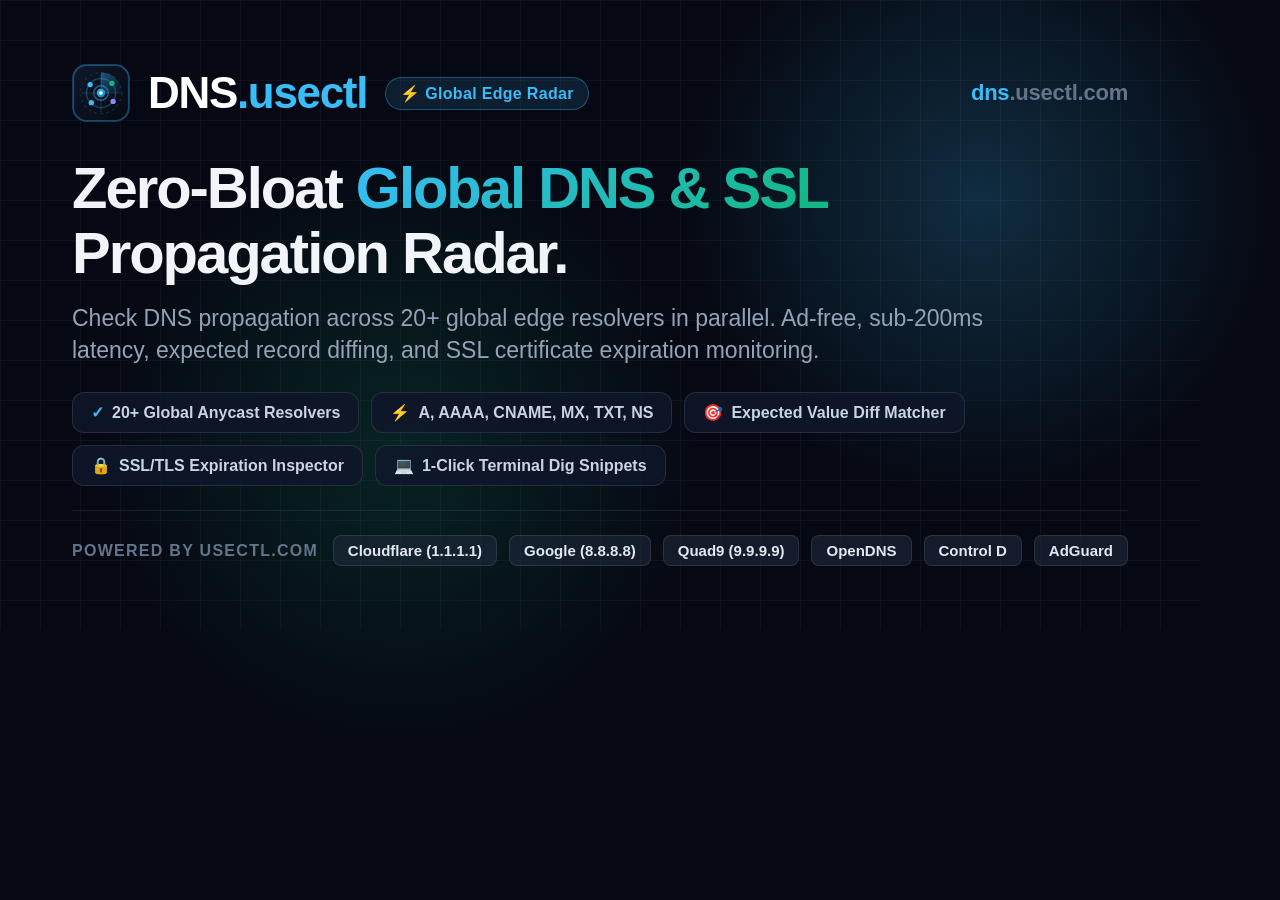
==== scripts/generate_og.html @ 8febd4ed "feat: initial release of dns.usectl.com global DNS & SSL edge radar" ====
<!DOCTYPE html>
<html lang="en">
<head>
  <meta charset="UTF-8">
  <title>DNS.usectl.com OG Card</title>
  <style>
    * { box-sizing: border-box; margin: 0; padding: 0; }
    body {
      width: 1200px;
      height: 630px;
      overflow: hidden;
      background: #060913;
      font-family: -apple-system, BlinkMacSystemFont, "Segoe UI", Roboto, "Helvetica Neue", sans-serif;
      color: #f8fafc;
      display: flex;
      flex-direction: column;
      justify-content: space-between;
      padding: 64px 72px;
      position: relative;
    }

    /* Ambient Glows */
    .glow-cyan {
      position: absolute;
      top: -100px;
      right: -80px;
      width: 600px;
      height: 600px;
      background: radial-gradient(circle, rgba(56, 189, 248, 0.2) 0%, rgba(56, 189, 248, 0) 70%);
      pointer-events: none;
    }
    .glow-emerald {
      position: absolute;
      bottom: -120px;
      left: 100px;
      width: 600px;
      height: 600px;
      background: radial-gradient(circle, rgba(16, 185, 129, 0.15) 0%, rgba(16, 185, 129, 0) 70%);
      pointer-events: none;
    }

    /* Subtle grid */
    .bg-grid {
      position: absolute;
      inset: 0;
      background-image: 
        linear-gradient(to right, rgba(255, 255, 255, 0.03) 1px, transparent 1px),
        linear-gradient(to bottom, rgba(255, 255, 255, 0.03) 1px, transparent 1px);
      background-size: 40px 40px;
      pointer-events: none;
    }

    /* Header */
    .header {
      display: flex;
      align-items: center;
      justify-content: space-between;
      z-index: 10;
    }
    .brand {
      display: flex;
      align-items: center;
      gap: 18px;
    }
    .brand-title {
      font-size: 44px;
      font-weight: 800;
      letter-spacing: -0.03em;
      color: #ffffff;
    }
    .brand-accent {
      color: #38bdf8;
    }
    .brand-badge {
      display: inline-flex;
      align-items: center;
      gap: 6px;
      background: rgba(56, 189, 248, 0.12);
      border: 1px solid rgba(56, 189, 248, 0.35);
      color: #38bdf8;
      padding: 6px 14px;
      border-radius: 9999px;
      font-size: 16px;
      font-weight: 700;
      letter-spacing: 0.02em;
    }
    .ecosystem-tag {
      font-size: 22px;
      font-weight: 700;
      color: #64748b;
      letter-spacing: -0.01em;
    }
    .ecosystem-tag span {
      color: #38bdf8;
    }

    /* Hero */
    .hero-content {
      z-index: 10;
      margin-top: 10px;
    }
    .headline {
      font-size: 58px;
      line-height: 1.12;
      font-weight: 800;
      letter-spacing: -0.035em;
      color: #f1f5f9;
      max-width: 980px;
    }
    .headline span {
      background: linear-gradient(135deg, #38bdf8 0%, #10b981 100%);
      -webkit-background-clip: text;
      -webkit-text-fill-color: transparent;
    }
    .subhead {
      margin-top: 16px;
      font-size: 23px;
      color: #94a3b8;
      line-height: 1.4;
      max-width: 920px;
    }

    /* Feature Pills */
    .feature-strip {
      display: flex;
      gap: 12px;
      flex-wrap: wrap;
      margin-top: 26px;
      z-index: 10;
    }
    .pill {
      display: flex;
      align-items: center;
      gap: 8px;
      background: rgba(15, 23, 42, 0.85);
      border: 1px solid rgba(255, 255, 255, 0.1);
      padding: 10px 18px;
      border-radius: 12px;
      font-size: 16px;
      font-weight: 600;
      color: #cbd5e1;
    }
    .pill-icon {
      color: #38bdf8;
    }

    /* Footer */
    .footer {
      display: flex;
      align-items: center;
      justify-content: space-between;
      border-top: 1px solid rgba(255, 255, 255, 0.08);
      padding-top: 24px;
      z-index: 10;
    }
    .footer-label {
      font-size: 16px;
      text-transform: uppercase;
      letter-spacing: 0.08em;
      font-weight: 700;
      color: #64748b;
    }
    .nodes-list {
      display: flex;
      gap: 12px;
    }
    .node-chip {
      background: rgba(30, 41, 59, 0.6);
      border: 1px solid rgba(255, 255, 255, 0.1);
      padding: 6px 14px;
      border-radius: 8px;
      font-size: 15px;
      font-weight: 600;
      color: #e2e8f0;
    }
  </style>
</head>
<body>
  <div class="glow-cyan"></div>
  <div class="glow-emerald"></div>
  <div class="bg-grid"></div>

  <!-- Header -->
  <div class="header">
    <div class="brand">
      <svg width="58" height="58" viewBox="0 0 48 48" fill="none" xmlns="http://www.w3.org/2000/svg">
        <defs>
          <linearGradient id="ogDnsBg" x1="0%" y1="0%" x2="100%" y2="100%">
            <stop offset="0%" stop-color="#0f172a" />
            <stop offset="100%" stop-color="#070a13" />
          </linearGradient>
          <linearGradient id="ogRadarCyan" x1="0%" y1="0%" x2="100%" y2="100%">
            <stop offset="0%" stop-color="#38bdf8" />
            <stop offset="100%" stop-color="#0284c7" />
          </linearGradient>
          <linearGradient id="ogSweep" x1="0%" y1="0%" x2="100%" y2="100%">
            <stop offset="0%" stop-color="#38bdf8" stop-opacity="0.4" />
            <stop offset="100%" stop-color="#38bdf8" stop-opacity="0" />
          </linearGradient>
        </defs>
        <rect width="48" height="48" rx="12" fill="url(#ogDnsBg)" />
        <rect x="1" y="1" width="46" height="46" rx="11" stroke="rgba(56, 189, 248, 0.35)" stroke-width="1.5" />
        <circle cx="24" cy="24" r="17" stroke="rgba(56, 189, 248, 0.16)" stroke-width="1.2" stroke-dasharray="2 3" />
        <circle cx="24" cy="24" r="12" stroke="rgba(56, 189, 248, 0.28)" stroke-width="1.2" />
        <circle cx="24" cy="24" r="6" stroke="rgba(56, 189, 248, 0.45)" stroke-width="1.2" />
        <line x1="24" y1="8" x2="24" y2="40" stroke="rgba(56, 189, 248, 0.2)" stroke-width="1" />
        <line x1="8" y1="24" x2="40" y2="24" stroke="rgba(56, 189, 248, 0.2)" stroke-width="1" />
        <path d="M24 24 L24 7 A17 17 0 0 1 41 24 Z" fill="url(#ogSweep)" />
        <circle cx="15" cy="17" r="2.2" fill="#38bdf8" />
        <circle cx="33" cy="16" r="2.2" fill="#10b981" />
        <circle cx="34" cy="31" r="2.2" fill="#818cf8" />
        <circle cx="16" cy="32" r="2.2" fill="#38bdf8" />
        <circle cx="24" cy="24" r="3.5" fill="url(#ogRadarCyan)" />
        <circle cx="24" cy="24" r="1.5" fill="#ffffff" />
      </svg>
      <div>
        <span class="brand-title">DNS<span class="brand-accent">.usectl</span></span>
      </div>
      <div class="brand-badge">⚡ Global Edge Radar</div>
    </div>
    <div class="ecosystem-tag">
      <span>dns</span>.usectl.com
    </div>
  </div>

  <!-- Hero Content -->
  <div class="hero-content">
    <h1 class="headline">
      Zero-Bloat <span>Global DNS &amp; SSL</span> Propagation Radar.
    </h1>
    <p class="subhead">
      Check DNS propagation across 20+ global edge resolvers in parallel. Ad-free, sub-200ms latency, expected record diffing, and SSL certificate expiration monitoring.
    </p>

    <!-- Feature Strip -->
    <div class="feature-strip">
      <div class="pill"><span class="pill-icon">✓</span> 20+ Global Anycast Resolvers</div>
      <div class="pill"><span class="pill-icon">⚡</span> A, AAAA, CNAME, MX, TXT, NS</div>
      <div class="pill"><span class="pill-icon">🎯</span> Expected Value Diff Matcher</div>
      <div class="pill"><span class="pill-icon">🔒</span> SSL/TLS Expiration Inspector</div>
      <div class="pill"><span class="pill-icon">💻</span> 1-Click Terminal Dig Snippets</div>
    </div>
  </div>

  <!-- Footer -->
  <div class="footer">
    <span class="footer-label">Powered by usectl.com</span>
    <div class="nodes-list">
      <div class="node-chip">Cloudflare (1.1.1.1)</div>
      <div class="node-chip">Google (8.8.8.8)</div>
      <div class="node-chip">Quad9 (9.9.9.9)</div>
      <div class="node-chip">OpenDNS</div>
      <div class="node-chip">Control D</div>
      <div class="node-chip">AdGuard</div>
    </div>
  </div>
</body>
</html>
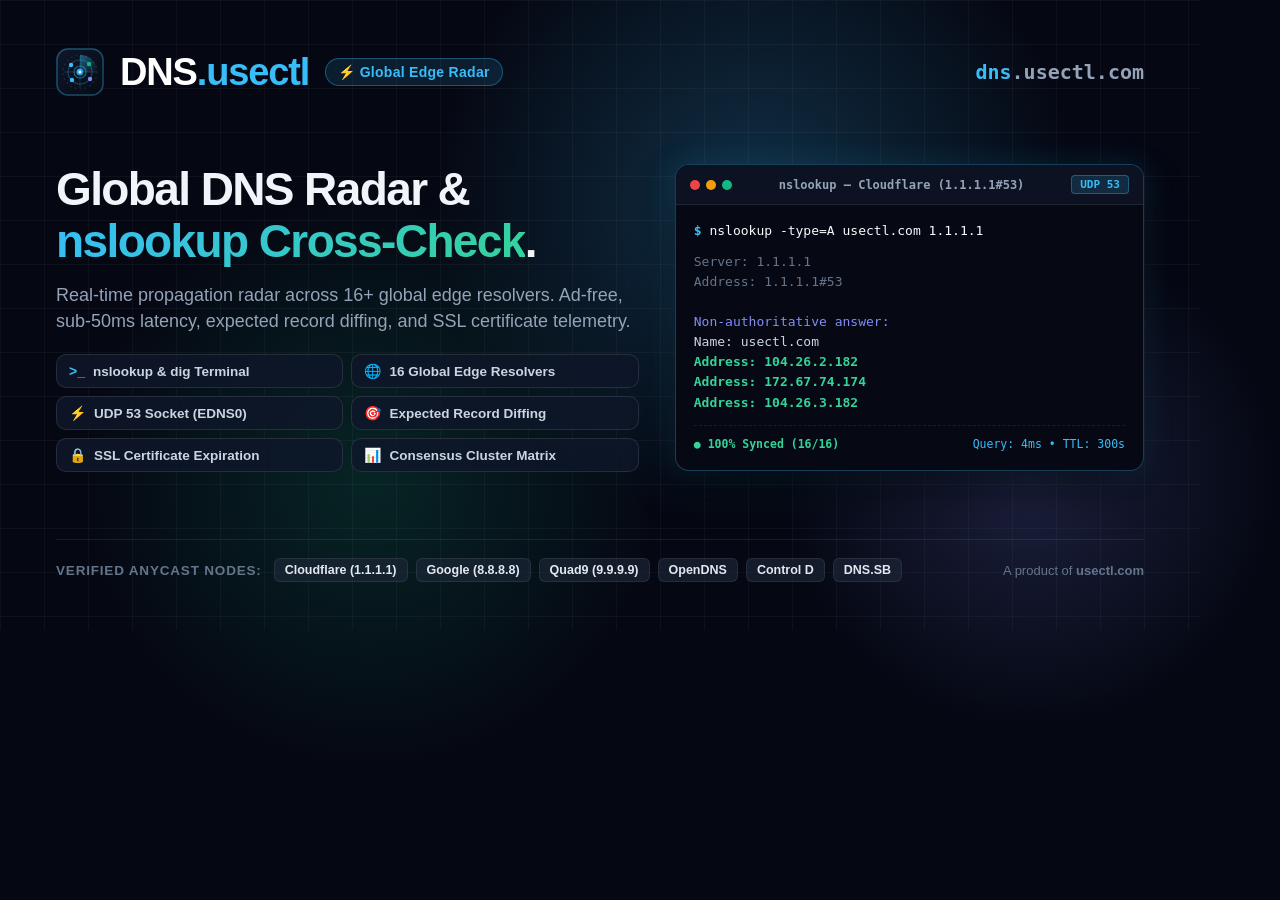
==== commit a1a0d01f: "feat: enhance SEO, OpenGraph card with live terminal preview, Schema.org FAQ, and AI manifests" ====
--- a/scripts/generate_og.html
+++ b/scripts/generate_og.html
@@ -2,40 +2,49 @@
 <html lang="en">
 <head>
   <meta charset="UTF-8">
-  <title>DNS.usectl.com OG Card</title>
+  <title>DNS.usectl.com - OpenGraph & Twitter Social Card</title>
   <style>
     * { box-sizing: border-box; margin: 0; padding: 0; }
     body {
       width: 1200px;
       height: 630px;
       overflow: hidden;
-      background: #060913;
+      background: #050813;
       font-family: -apple-system, BlinkMacSystemFont, "Segoe UI", Roboto, "Helvetica Neue", sans-serif;
       color: #f8fafc;
       display: flex;
       flex-direction: column;
       justify-content: space-between;
-      padding: 64px 72px;
+      padding: 48px 56px;
       position: relative;
     }
 
-    /* Ambient Glows */
+    /* Ambient Cyber Glows */
     .glow-cyan {
       position: absolute;
-      top: -100px;
-      right: -80px;
-      width: 600px;
-      height: 600px;
-      background: radial-gradient(circle, rgba(56, 189, 248, 0.2) 0%, rgba(56, 189, 248, 0) 70%);
+      top: -120px;
+      right: 120px;
+      width: 650px;
+      height: 650px;
+      background: radial-gradient(circle, rgba(56, 189, 248, 0.22) 0%, rgba(56, 189, 248, 0) 70%);
       pointer-events: none;
     }
     .glow-emerald {
       position: absolute;
-      bottom: -120px;
-      left: 100px;
-      width: 600px;
-      height: 600px;
-      background: radial-gradient(circle, rgba(16, 185, 129, 0.15) 0%, rgba(16, 185, 129, 0) 70%);
+      bottom: -140px;
+      left: 80px;
+      width: 580px;
+      height: 580px;
+      background: radial-gradient(circle, rgba(16, 185, 129, 0.16) 0%, rgba(16, 185, 129, 0) 70%);
+      pointer-events: none;
+    }
+    .glow-indigo {
+      position: absolute;
+      bottom: -100px;
+      right: -80px;
+      width: 500px;
+      height: 500px;
+      background: radial-gradient(circle, rgba(129, 140, 248, 0.18) 0%, rgba(129, 140, 248, 0) 70%);
       pointer-events: none;
     }
 
@@ -44,13 +53,13 @@
       position: absolute;
       inset: 0;
       background-image: 
-        linear-gradient(to right, rgba(255, 255, 255, 0.03) 1px, transparent 1px),
-        linear-gradient(to bottom, rgba(255, 255, 255, 0.03) 1px, transparent 1px);
-      background-size: 40px 40px;
+        linear-gradient(to right, rgba(255, 255, 255, 0.035) 1px, transparent 1px),
+        linear-gradient(to bottom, rgba(255, 255, 255, 0.035) 1px, transparent 1px);
+      background-size: 44px 44px;
       pointer-events: none;
     }
 
-    /* Header */
+    /* Top Brand Header */
     .header {
       display: flex;
       align-items: center;
@@ -60,10 +69,10 @@
     .brand {
       display: flex;
       align-items: center;
-      gap: 18px;
+      gap: 16px;
     }
     .brand-title {
-      font-size: 44px;
+      font-size: 38px;
       font-weight: 800;
       letter-spacing: -0.03em;
       color: #ffffff;
@@ -78,70 +87,166 @@
       background: rgba(56, 189, 248, 0.12);
       border: 1px solid rgba(56, 189, 248, 0.35);
       color: #38bdf8;
-      padding: 6px 14px;
+      padding: 5px 12px;
       border-radius: 9999px;
-      font-size: 16px;
+      font-size: 14px;
       font-weight: 700;
       letter-spacing: 0.02em;
     }
-    .ecosystem-tag {
-      font-size: 22px;
-      font-weight: 700;
-      color: #64748b;
-      letter-spacing: -0.01em;
-    }
-    .ecosystem-tag span {
-      color: #38bdf8;
-    }
-
-    /* Hero */
-    .hero-content {
+    .domain-url {
+      font-size: 20px;
+      font-weight: 700;
+      font-family: ui-monospace, SFMono-Regular, Menlo, Monaco, Consolas, monospace;
+      color: #94a3b8;
+    }
+    .domain-url span {
+      color: #38bdf8;
+    }
+
+    /* Main Content: Two Columns */
+    .main-layout {
+      display: grid;
+      grid-template-columns: 1.18fr 0.95fr;
+      gap: 36px;
+      align-items: center;
       z-index: 10;
-      margin-top: 10px;
+      margin: 12px 0;
+    }
+
+    /* Left Column */
+    .hero-col {
+      display: flex;
+      flex-direction: column;
+      gap: 14px;
     }
     .headline {
-      font-size: 58px;
-      line-height: 1.12;
+      font-size: 46px;
+      line-height: 1.14;
       font-weight: 800;
       letter-spacing: -0.035em;
       color: #f1f5f9;
-      max-width: 980px;
     }
     .headline span {
-      background: linear-gradient(135deg, #38bdf8 0%, #10b981 100%);
+      background: linear-gradient(135deg, #38bdf8 0%, #34d399 100%);
       -webkit-background-clip: text;
       -webkit-text-fill-color: transparent;
     }
     .subhead {
-      margin-top: 16px;
-      font-size: 23px;
+      font-size: 18px;
       color: #94a3b8;
-      line-height: 1.4;
-      max-width: 920px;
-    }
-
-    /* Feature Pills */
-    .feature-strip {
-      display: flex;
-      gap: 12px;
-      flex-wrap: wrap;
-      margin-top: 26px;
-      z-index: 10;
-    }
-    .pill {
+      line-height: 1.45;
+      max-width: 580px;
+    }
+
+    /* Feature Pills Grid */
+    .features-grid {
+      display: grid;
+      grid-template-columns: 1fr 1fr;
+      gap: 8px;
+      margin-top: 6px;
+    }
+    .feat-pill {
       display: flex;
       align-items: center;
       gap: 8px;
       background: rgba(15, 23, 42, 0.85);
       border: 1px solid rgba(255, 255, 255, 0.1);
-      padding: 10px 18px;
-      border-radius: 12px;
-      font-size: 16px;
+      padding: 8px 12px;
+      border-radius: 10px;
+      font-size: 13.5px;
       font-weight: 600;
       color: #cbd5e1;
     }
-    .pill-icon {
-      color: #38bdf8;
+    .feat-icon {
+      color: #38bdf8;
+      font-weight: 800;
+      font-size: 14px;
+    }
+
+    /* Right Column: Terminal Window */
+    .terminal-mock {
+      background: #060913;
+      border: 1.5px solid rgba(56, 189, 248, 0.3);
+      border-radius: 14px;
+      box-shadow: 0 20px 48px -12px rgba(0, 0, 0, 0.75), 0 0 32px rgba(56, 189, 248, 0.15);
+      overflow: hidden;
+      font-family: ui-monospace, SFMono-Regular, Menlo, Monaco, Consolas, monospace;
+    }
+    .term-titlebar {
+      display: flex;
+      align-items: center;
+      justify-content: space-between;
+      background: #0c1222;
+      border-bottom: 1px solid rgba(255, 255, 255, 0.08);
+      padding: 10px 14px;
+    }
+    .term-dots {
+      display: flex;
+      gap: 6px;
+    }
+    .dot {
+      width: 10px;
+      height: 10px;
+      border-radius: 50%;
+    }
+    .dot-r { background: #ef4444; }
+    .dot-y { background: #f59e0b; }
+    .dot-g { background: #10b981; }
+
+    .term-title {
+      font-size: 12px;
+      color: #94a3b8;
+      font-weight: 600;
+    }
+    .term-tab {
+      background: rgba(56, 189, 248, 0.15);
+      border: 1px solid rgba(56, 189, 248, 0.35);
+      color: #38bdf8;
+      padding: 2px 8px;
+      border-radius: 4px;
+      font-size: 11px;
+      font-weight: 700;
+    }
+
+    .term-body {
+      padding: 16px 18px;
+      font-size: 13px;
+      line-height: 1.55;
+      color: #cbd5e1;
+    }
+    .term-cmd {
+      color: #38bdf8;
+      margin-bottom: 10px;
+      font-weight: 700;
+    }
+    .term-cmd span {
+      color: #f8fafc;
+      font-weight: 500;
+    }
+    .term-muted {
+      color: #64748b;
+    }
+    .term-key {
+      color: #818cf8;
+    }
+    .term-ans {
+      color: #34d399;
+      font-weight: 600;
+    }
+    .term-footer {
+      margin-top: 12px;
+      padding-top: 10px;
+      border-top: 1px dashed rgba(255, 255, 255, 0.08);
+      display: flex;
+      justify-content: space-between;
+      font-size: 11.5px;
+    }
+    .term-badge-live {
+      display: inline-flex;
+      align-items: center;
+      gap: 5px;
+      color: #34d399;
+      font-weight: 700;
     }
 
     /* Footer */
@@ -150,40 +255,50 @@
       align-items: center;
       justify-content: space-between;
       border-top: 1px solid rgba(255, 255, 255, 0.08);
-      padding-top: 24px;
+      padding-top: 18px;
       z-index: 10;
     }
+    .footer-left {
+      display: flex;
+      align-items: center;
+      gap: 12px;
+    }
     .footer-label {
-      font-size: 16px;
+      font-size: 13.5px;
       text-transform: uppercase;
-      letter-spacing: 0.08em;
+      letter-spacing: 0.06em;
       font-weight: 700;
       color: #64748b;
     }
-    .nodes-list {
-      display: flex;
-      gap: 12px;
-    }
-    .node-chip {
+    .nodes-strip {
+      display: flex;
+      gap: 8px;
+    }
+    .node-pill {
       background: rgba(30, 41, 59, 0.6);
-      border: 1px solid rgba(255, 255, 255, 0.1);
-      padding: 6px 14px;
-      border-radius: 8px;
-      font-size: 15px;
+      border: 1px solid rgba(255, 255, 255, 0.08);
+      padding: 4px 10px;
+      border-radius: 6px;
+      font-size: 12.5px;
       font-weight: 600;
       color: #e2e8f0;
+    }
+    .footer-right {
+      font-size: 13px;
+      color: #64748b;
     }
   </style>
 </head>
 <body>
   <div class="glow-cyan"></div>
   <div class="glow-emerald"></div>
+  <div class="glow-indigo"></div>
   <div class="bg-grid"></div>
 
-  <!-- Header -->
+  <!-- Top Header -->
   <div class="header">
     <div class="brand">
-      <svg width="58" height="58" viewBox="0 0 48 48" fill="none" xmlns="http://www.w3.org/2000/svg">
+      <svg width="48" height="48" viewBox="0 0 48 48" fill="none" xmlns="http://www.w3.org/2000/svg">
         <defs>
           <linearGradient id="ogDnsBg" x1="0%" y1="0%" x2="100%" y2="100%">
             <stop offset="0%" stop-color="#0f172a" />
@@ -194,7 +309,7 @@
             <stop offset="100%" stop-color="#0284c7" />
           </linearGradient>
           <linearGradient id="ogSweep" x1="0%" y1="0%" x2="100%" y2="100%">
-            <stop offset="0%" stop-color="#38bdf8" stop-opacity="0.4" />
+            <stop offset="0%" stop-color="#38bdf8" stop-opacity="0.45" />
             <stop offset="100%" stop-color="#38bdf8" stop-opacity="0" />
           </linearGradient>
         </defs>
@@ -218,40 +333,78 @@
       </div>
       <div class="brand-badge">⚡ Global Edge Radar</div>
     </div>
-    <div class="ecosystem-tag">
+    <div class="domain-url">
       <span>dns</span>.usectl.com
     </div>
   </div>
 
-  <!-- Hero Content -->
-  <div class="hero-content">
-    <h1 class="headline">
-      Zero-Bloat <span>Global DNS &amp; SSL</span> Propagation Radar.
-    </h1>
-    <p class="subhead">
-      Check DNS propagation across 20+ global edge resolvers in parallel. Ad-free, sub-200ms latency, expected record diffing, and SSL certificate expiration monitoring.
-    </p>
-
-    <!-- Feature Strip -->
-    <div class="feature-strip">
-      <div class="pill"><span class="pill-icon">✓</span> 20+ Global Anycast Resolvers</div>
-      <div class="pill"><span class="pill-icon">⚡</span> A, AAAA, CNAME, MX, TXT, NS</div>
-      <div class="pill"><span class="pill-icon">🎯</span> Expected Value Diff Matcher</div>
-      <div class="pill"><span class="pill-icon">🔒</span> SSL/TLS Expiration Inspector</div>
-      <div class="pill"><span class="pill-icon">💻</span> 1-Click Terminal Dig Snippets</div>
+  <!-- Main Layout -->
+  <div class="main-layout">
+    <!-- Left Column: Title & Feature Grid -->
+    <div class="hero-col">
+      <h1 class="headline">
+        Global DNS Radar &amp; <span>nslookup Cross-Check</span>.
+      </h1>
+      <p class="subhead">
+        Real-time propagation radar across 16+ global edge resolvers. Ad-free, sub-50ms latency, expected record diffing, and SSL certificate telemetry.
+      </p>
+
+      <div class="features-grid">
+        <div class="feat-pill"><span class="feat-icon">&gt;_</span> nslookup &amp; dig Terminal</div>
+        <div class="feat-pill"><span class="feat-icon">🌐</span> 16 Global Edge Resolvers</div>
+        <div class="feat-pill"><span class="feat-icon">⚡</span> UDP 53 Socket (EDNS0)</div>
+        <div class="feat-pill"><span class="feat-icon">🎯</span> Expected Record Diffing</div>
+        <div class="feat-pill"><span class="feat-icon">🔒</span> SSL Certificate Expiration</div>
+        <div class="feat-pill"><span class="feat-icon">📊</span> Consensus Cluster Matrix</div>
+      </div>
+    </div>
+
+    <!-- Right Column: Terminal Mockup -->
+    <div class="terminal-mock">
+      <div class="term-titlebar">
+        <div class="term-dots">
+          <span class="dot dot-r"></span>
+          <span class="dot dot-y"></span>
+          <span class="dot dot-g"></span>
+        </div>
+        <span class="term-title">nslookup — Cloudflare (1.1.1.1#53)</span>
+        <span class="term-tab">UDP 53</span>
+      </div>
+
+      <div class="term-body">
+        <div class="term-cmd">$ <span>nslookup -type=A usectl.com 1.1.1.1</span></div>
+        <div class="term-muted">Server:   1.1.1.1</div>
+        <div class="term-muted">Address:  1.1.1.1#53</div>
+        <br/>
+        <div class="term-key">Non-authoritative answer:</div>
+        <div>Name:    usectl.com</div>
+        <div class="term-ans">Address: 104.26.2.182</div>
+        <div class="term-ans">Address: 172.67.74.174</div>
+        <div class="term-ans">Address: 104.26.3.182</div>
+
+        <div class="term-footer">
+          <span class="term-badge-live">● 100% Synced (16/16)</span>
+          <span style="color: #38bdf8;">Query: 4ms &bull; TTL: 300s</span>
+        </div>
+      </div>
     </div>
   </div>
 
-  <!-- Footer -->
+  <!-- Bottom Footer -->
   <div class="footer">
-    <span class="footer-label">Powered by usectl.com</span>
-    <div class="nodes-list">
-      <div class="node-chip">Cloudflare (1.1.1.1)</div>
-      <div class="node-chip">Google (8.8.8.8)</div>
-      <div class="node-chip">Quad9 (9.9.9.9)</div>
-      <div class="node-chip">OpenDNS</div>
-      <div class="node-chip">Control D</div>
-      <div class="node-chip">AdGuard</div>
+    <div class="footer-left">
+      <span class="footer-label">Verified Anycast Nodes:</span>
+      <div class="nodes-strip">
+        <div class="node-pill">Cloudflare (1.1.1.1)</div>
+        <div class="node-pill">Google (8.8.8.8)</div>
+        <div class="node-pill">Quad9 (9.9.9.9)</div>
+        <div class="node-pill">OpenDNS</div>
+        <div class="node-pill">Control D</div>
+        <div class="node-pill">DNS.SB</div>
+      </div>
+    </div>
+    <div class="footer-right">
+      A product of <strong>usectl.com</strong>
     </div>
   </div>
 </body>
